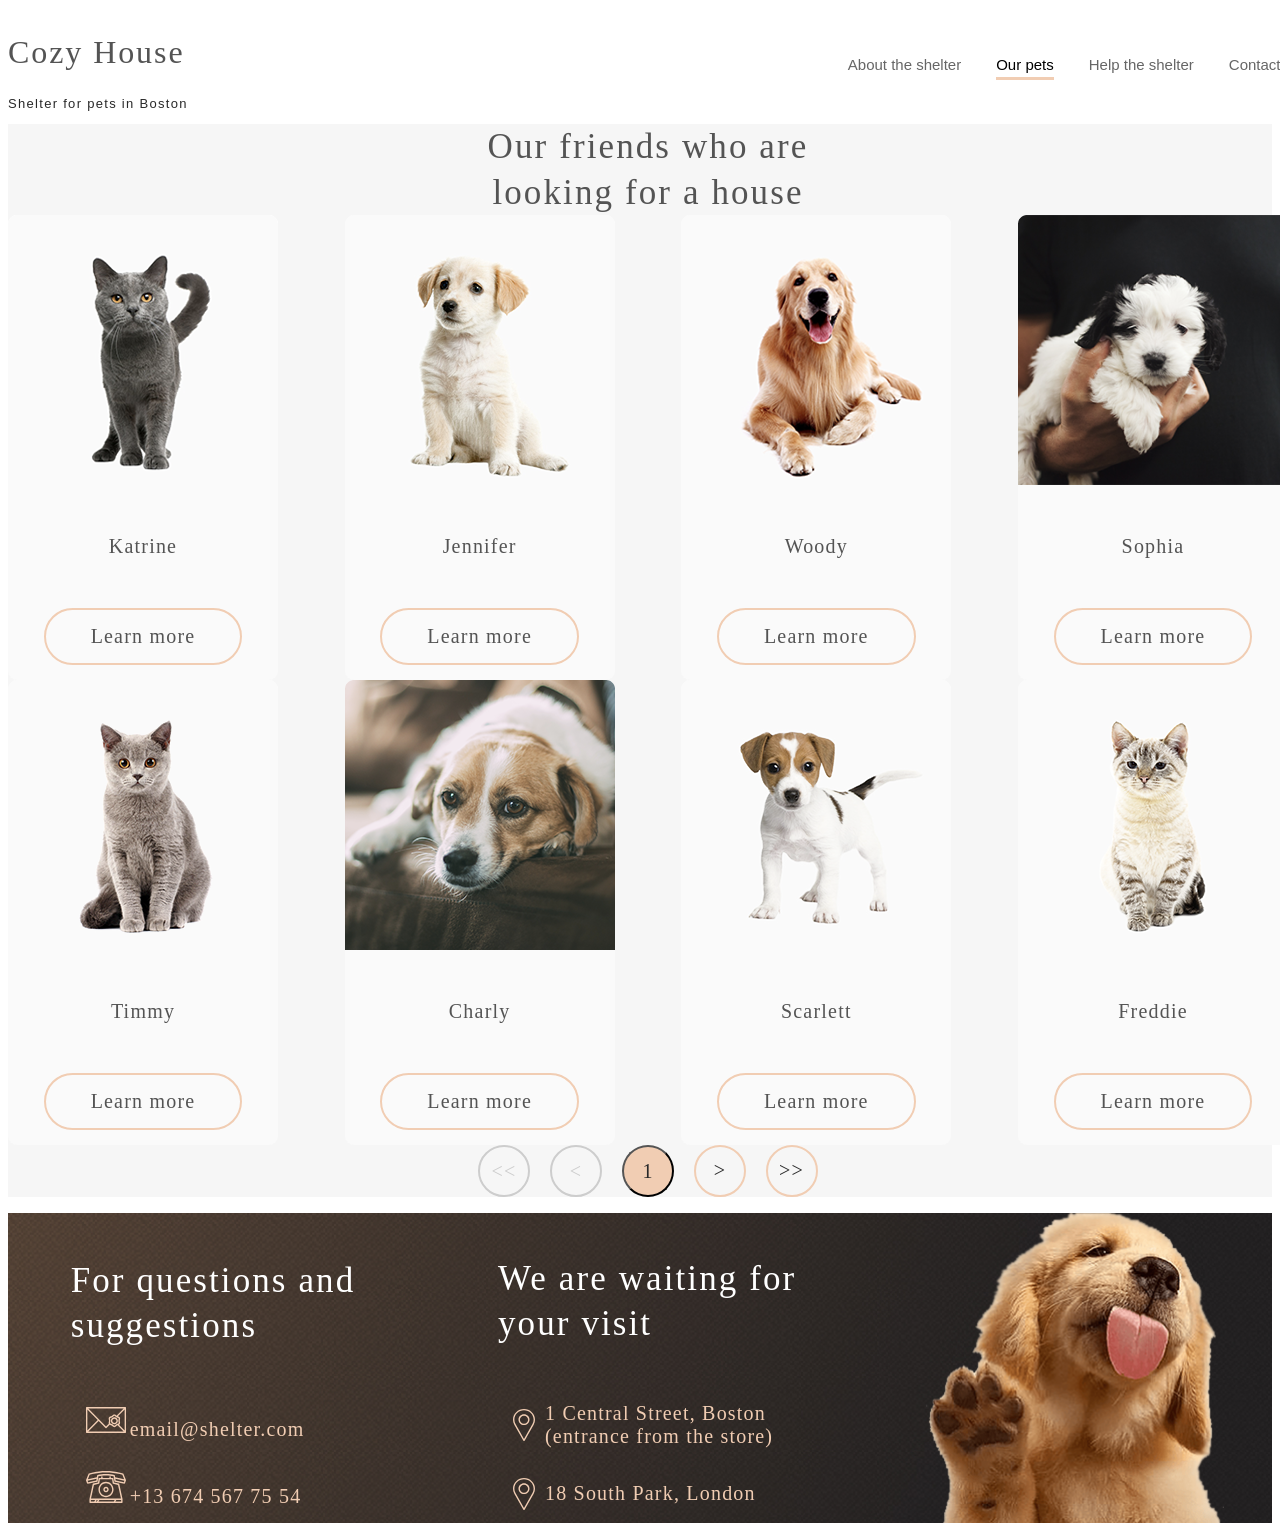
==== shelter/our-pets/index.html @ 2a45a6b6 "feat: add clickable for links" ====
<!DOCTYPE html>
<html lang="en">

<head>
    <meta charset="UTF-8">
    <meta name="viewport" content="width=device-width, initial-scale=1.0">
    <link rel="icon" href="./img/img_icons/favicon-shelter.png">
    <link rel="stylesheet" href="./css/style.css">
    <script src="./script.js"></script>
    <title>our pets</title>
</head>

<body>
    <header>
        <div class="wrapper-1">
            <div class="logo-title-subtitle">
                <a href="../main/index.html">
                    <div class="logo">
                        <h2 class="logo-title">Cozy House</h2>
                        <h3 class="logo-subtitle">Shelter for pets in Boston</h3>
                    </div>
                </a>
            </div>

            <nav>
                <ul>
                    <li><a href="../main/index.html">About the shelter</a></li>
                    <li class="our-pets"><a class="our-pets-link" href="">Our pets</a></li>
                    <li><a href="../main/index.html#helpanchor">Help the shelter</a></li>
                    <li><a href="#contactsanchor">Contacts</a></li>
                </ul>
            </nav>
        </div>
    </header>


    <main>
        <div class="wrapper-2">
            <h1 class="our-friends">Our friends who are looking for a house</h1>
            <div class="slaider">

                <div class="card">
                    <img class="pets-katrine" src="img/pets-katrine.png" alt="pets Katrine">
                    <p class="names">Katrine</p>
                    <button class="button_secondary">
                        <div class="button-text">Learn more</div>
                    </button>
                </div>

                <div class="card">
                    <img class="pets-jennifer" src="img/pets-jennifer.png" alt="pets Jennifer">
                    <p class="names">Jennifer</p>
                    <button class="button_secondary">
                        <div class="button-text">Learn more</div>
                    </button>
                </div>

                <div class="card">
                    <img class="pets-woody" src="img/pets-woody.png" alt="pets Woody">
                    <p class="names">Woody</p>
                    <button class="button_secondary">
                        <div class="button-text">Learn more</div>
                    </button>
                </div>

                <div class="card">
                    <img class="pets-sophia" src="img/pets-sophia.png" alt="pets Sophia">
                    <p class="names">Sophia</p>
                    <button class="button_secondary">
                        <div class="button-text">Learn more</div>
                    </button>
                </div>

                <div class="card">
                    <img class="pets-timmy" src="img/pets-timmy.png" alt="pets Timmy">
                    <p class="names">Timmy</p>
                    <button class="button_secondary">
                        <div class="button-text">Learn more</div>
                    </button>
                </div>

                <div class="card">
                    <img class="pets-charly" src="img/pets-charly.png" alt="pets Charly">
                    <p class="names">Charly</p>
                    <button class="button_secondary">
                        <div class="button-text">Learn more</div>
                    </button>
                </div>

                <div class="card">
                    <img class="pets-scarlett" src="img/pets-scarlet.png" alt="pets Scarlett">
                    <p class="names">Scarlett</p>
                    <button class="button_secondary">
                        <div class="button-text">Learn more</div>
                    </button>
                </div>

                <div class="card">
                    <img class="pets-freddie" src="img/pets-freddie.png" alt="pets Freddie">
                    <p class="names">Freddie</p>
                    <button class="button_secondary">
                        <div class="button-text">Learn more</div>
                    </button>
                </div>
            </div>

            <div class="button-row">
                <button class="button_paginator_inactive" disabled>
                    <p class=" button_paginator_text_inactive">&lt;&lt;</p>
                </button>

                <button class="button_paginator_inactive_two" disabled>
                    <p class=" button_paginator_text_inactive">&lt;</p>
                </button>

                <button class="button_paginator_active">
                    <p class=" button_paginator_text">1</p>
                </button>

                <button class="button_paginator_two">
                    <p class=" button_paginator_text">&gt;</p>
                </button>

                <button class="button_paginator">
                    <p class=" button_paginator_text">&gt;&gt;</p>
                </button>
            </div>
        </div>
    </main>


    <p>
        <a id="contactsanchor"></a>
    </p>
    <footer>
        <div class="wrapper-3">
            <div class="layout-3-column">
                <div class="locations">
                    <h3 class="header-contact">For questions and suggestions</h3>

                    <div class="contact-line">
                        <a href="https://mail.ru/">
                            <img src="img/img_icons/icon-email.svg" alt="icon email">
                            <span class="text">email@shelter.com</span>
                        </a>
                    </div>

                    <div class="contact-line">
                        <a  href="tel:+136745677554">
                            <img src="img/img_icons/icon-phone.svg" alt="icon phone">
                            <span class="text">+13 674 567 75 54</span>
                        </a>
                    </div>
                </div>

                <div class="contacts">
                    <h3 class="header-contact">We are waiting for your visit</h3>

                    <a href="https://www.google.ru/maps">
                        <div class="contact-line">
                            <img src="img/img_icons/icon-marker.svg" alt="icon marker">
                            <span class="text">1 Central Street, Boston (entrance from the store)</span>
                        </div>
                    </a>

                    <a href="https://www.google.ru/maps">
                        <div class="contact-line">
                            <img src="img/img_icons/icon-marker.svg" alt="icon marker">
                            <span class="text">18 South Park, London</span>
                        </div>
                    </a>
                </div>

                <div class="right">
                    <img class="footer-puppy" src="img/footer-puppy.png" alt="footer puppy">
                </div>
            </div>
        </div>
    </footer>
</body>

</html>
---- shelter/our-pets/css/style.css ----
@import "fonts.css";
@import "base.css";
@import "blocks.css";
@import "constants.css"


* {
    box-sizing: border-box;
    margin: 0 auto;
    padding: 0;
}
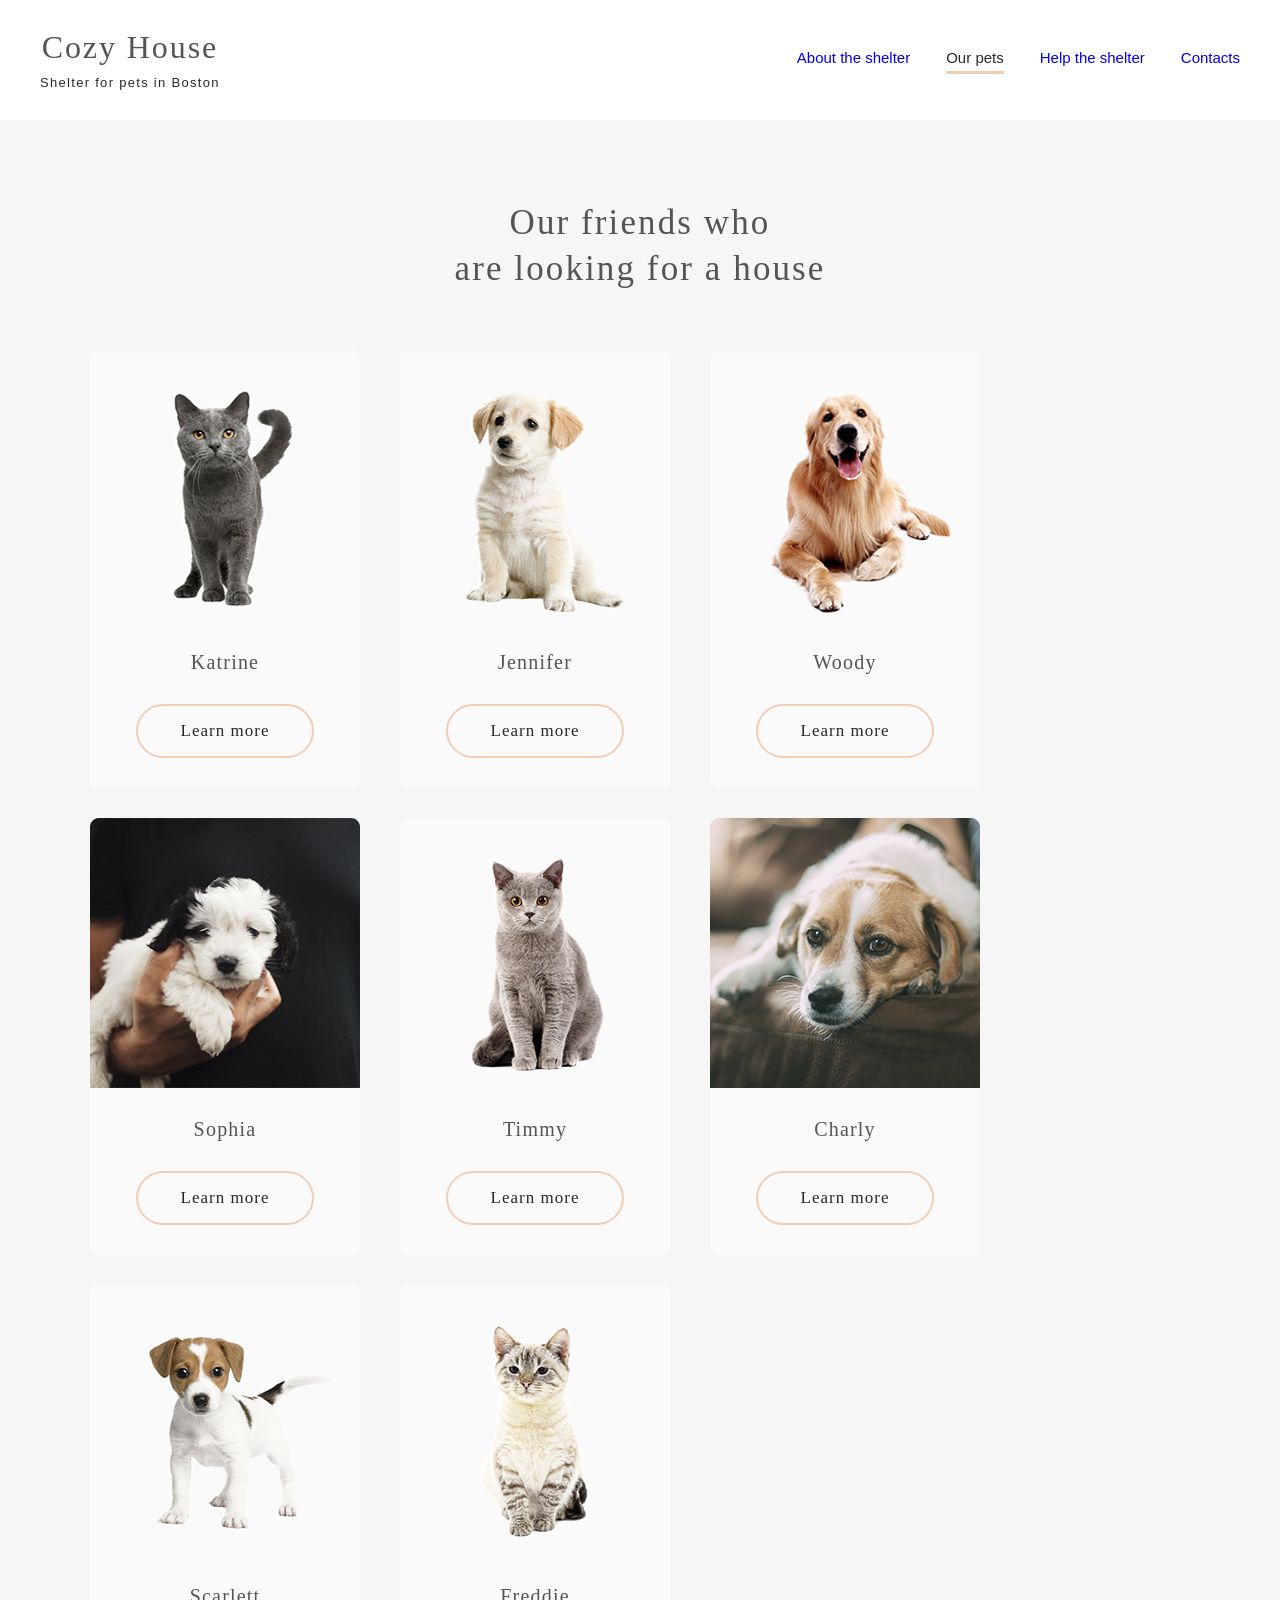
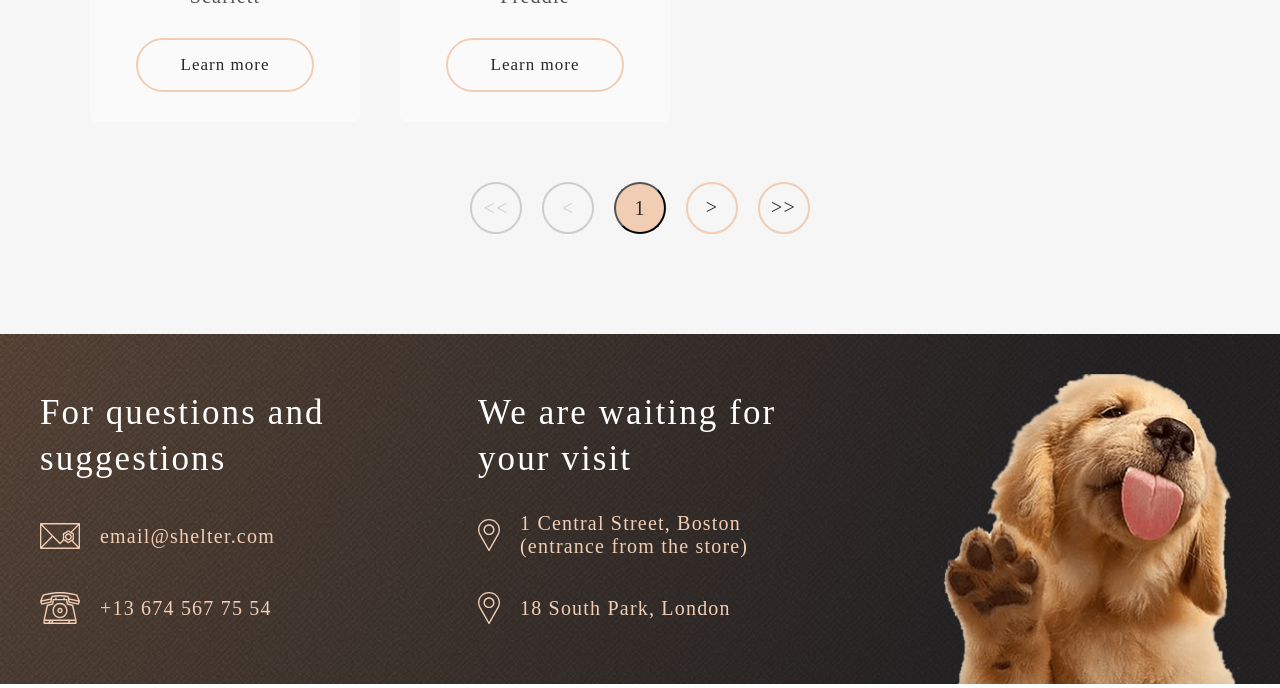
==== commit 219dcd45: "refactor: fix the page our-pets pixel perfect." ====
--- a/shelter/our-pets/index.html
+++ b/shelter/our-pets/index.html
@@ -4,7 +4,7 @@
 <head>
     <meta charset="UTF-8">
     <meta name="viewport" content="width=device-width, initial-scale=1.0">
-    <link rel="icon" href="./img/img_icons/favicon-shelter.png">
+    <link rel="icon" type="image/png" href="./img/img_icons/favicon-shelter.png">
     <link rel="stylesheet" href="./css/style.css">
     <script src="./script.js"></script>
     <title>our pets</title>
@@ -12,8 +12,8 @@
 
 <body>
     <header>
-        <div class="wrapper-1">
-            <div class="logo-title-subtitle">
+        <div class="container header-container">
+            <div class="logo">
                 <a href="../main/index.html">
                     <div class="logo">
                         <h2 class="logo-title">Cozy House</h2>
@@ -22,12 +22,23 @@
                 </a>
             </div>
 
-            <nav>
-                <ul>
-                    <li><a href="../main/index.html">About the shelter</a></li>
-                    <li class="our-pets"><a class="our-pets-link" href="">Our pets</a></li>
-                    <li><a href="../main/index.html#helpanchor">Help the shelter</a></li>
-                    <li><a href="#contactsanchor">Contacts</a></li>
+            <nav class="nav-menu">
+                <ul class="header__list">
+                    <li class="header__item">
+                        <a href="../main/index.html">About the shelter</a>
+                    </li>
+
+                    <li class="header__item">
+                        <a class="pets-link-active" href="#">Our pets</a>
+                    </li>
+
+                    <li class="header__item">
+                        <a href="../main/index.html#helpanchor">Help the shelter</a>
+                    </li>
+
+                    <li class="header__item">
+                        <a href="#contactsanchor">Contacts</a>
+                    </li>
                 </ul>
             </nav>
         </div>
@@ -35,96 +46,98 @@
 
 
     <main>
-        <div class="wrapper-2">
-            <h1 class="our-friends">Our friends who are looking for a house</h1>
-            <div class="slaider">
+        <div class="container main-container">
+            <section class="our-friends">
+                <h1 class="our-friends-heading">Our friends who <br> are looking for a house</h1>
+                <div class="slaider">
 
-                <div class="card">
-                    <img class="pets-katrine" src="img/pets-katrine.png" alt="pets Katrine">
-                    <p class="names">Katrine</p>
-                    <button class="button_secondary">
-                        <div class="button-text">Learn more</div>
+                    <div class="card">
+                        <img class="pets-katrine" src="img/pets-katrine.png" alt="pets Katrine">
+                        <p class="pets-names">Katrine</p>
+                        <button class="button_secondary">
+                            <span class="button-text">Learn more</span>
+                        </button>
+                    </div>
+
+                    <div class="card">
+                        <img class="pets-jennifer" src="img/pets-jennifer.png" alt="pets Jennifer">
+                        <p class="pets-names">Jennifer</p>
+                        <button class="button_secondary">
+                            <span class="button-text">Learn more</span>
+                        </button>
+                    </div>
+
+                    <div class="card">
+                        <img class="pets-woody" src="img/pets-woody.png" alt="pets Woody">
+                        <p class="pets-names">Woody</p>
+                        <button class="button_secondary">
+                            <span class="button-text">Learn more</span>
+                        </button>
+                    </div>
+
+                    <div class="card">
+                        <img class="pets-sophia" src="img/pets-sophia.png" alt="pets Sophia">
+                        <p class="pets-names">Sophia</p>
+                        <button class="button_secondary">
+                            <span class="button-text">Learn more</span>
+                        </button>
+                    </div>
+
+                    <div class="card">
+                        <img class="pets-timmy" src="img/pets-timmy.png" alt="pets Timmy">
+                        <p class="pets-names">Timmy</p>
+                        <button class="button_secondary">
+                            <span class="button-text">Learn more</span>
+                        </button>
+                    </div>
+
+                    <div class="card">
+                        <img class="pets-charly" src="img/pets-charly.png" alt="pets Charly">
+                        <p class="pets-names">Charly</p>
+                        <button class="button_secondary">
+                            <span class="button-text">Learn more</span>
+                        </button>
+                    </div>
+
+                    <div class="card">
+                        <img class="pets-scarlett" src="img/pets-scarlet.png" alt="pets Scarlett">
+                        <p class="pets-names">Scarlett</p>
+                        <button class="button_secondary">
+                            <span class="button-text">Learn more</span>
+                        </button>
+                    </div>
+
+                    <div class="card">
+                        <img class="pets-freddie" src="img/pets-freddie.png" alt="pets Freddie">
+                        <p class="pets-names">Freddie</p>
+                        <button class="button_secondary">
+                            <span class="button-text">Learn more</span>
+                        </button>
+                    </div>
+                </div>
+
+                <div class="button-row">
+                    <button class="button_paginator_inactive" disabled>
+                        <span class="button_paginator_text_inactive">&lt;&lt;</span>
+                    </button>
+
+                    <button class="button_paginator_inactive_two" disabled>
+                        <span class="button_paginator_text_inactive">&lt;</span>
+                    </button>
+
+                    <button class="button_paginator_active">
+                        <span class="button_paginator_text">1</span>
+                    </button>
+
+                    <button class="button_paginator_two">
+                        <span class="button_paginator_text">&gt;</span>
+                    </button>
+
+                    <button class="button_paginator">
+                        <span class="button_paginator_text">&gt;&gt;</span>
                     </button>
                 </div>
-
-                <div class="card">
-                    <img class="pets-jennifer" src="img/pets-jennifer.png" alt="pets Jennifer">
-                    <p class="names">Jennifer</p>
-                    <button class="button_secondary">
-                        <div class="button-text">Learn more</div>
-                    </button>
-                </div>
-
-                <div class="card">
-                    <img class="pets-woody" src="img/pets-woody.png" alt="pets Woody">
-                    <p class="names">Woody</p>
-                    <button class="button_secondary">
-                        <div class="button-text">Learn more</div>
-                    </button>
-                </div>
-
-                <div class="card">
-                    <img class="pets-sophia" src="img/pets-sophia.png" alt="pets Sophia">
-                    <p class="names">Sophia</p>
-                    <button class="button_secondary">
-                        <div class="button-text">Learn more</div>
-                    </button>
-                </div>
-
-                <div class="card">
-                    <img class="pets-timmy" src="img/pets-timmy.png" alt="pets Timmy">
-                    <p class="names">Timmy</p>
-                    <button class="button_secondary">
-                        <div class="button-text">Learn more</div>
-                    </button>
-                </div>
-
-                <div class="card">
-                    <img class="pets-charly" src="img/pets-charly.png" alt="pets Charly">
-                    <p class="names">Charly</p>
-                    <button class="button_secondary">
-                        <div class="button-text">Learn more</div>
-                    </button>
-                </div>
-
-                <div class="card">
-                    <img class="pets-scarlett" src="img/pets-scarlet.png" alt="pets Scarlett">
-                    <p class="names">Scarlett</p>
-                    <button class="button_secondary">
-                        <div class="button-text">Learn more</div>
-                    </button>
-                </div>
-
-                <div class="card">
-                    <img class="pets-freddie" src="img/pets-freddie.png" alt="pets Freddie">
-                    <p class="names">Freddie</p>
-                    <button class="button_secondary">
-                        <div class="button-text">Learn more</div>
-                    </button>
-                </div>
-            </div>
-
-            <div class="button-row">
-                <button class="button_paginator_inactive" disabled>
-                    <p class=" button_paginator_text_inactive">&lt;&lt;</p>
-                </button>
-
-                <button class="button_paginator_inactive_two" disabled>
-                    <p class=" button_paginator_text_inactive">&lt;</p>
-                </button>
-
-                <button class="button_paginator_active">
-                    <p class=" button_paginator_text">1</p>
-                </button>
-
-                <button class="button_paginator_two">
-                    <p class=" button_paginator_text">&gt;</p>
-                </button>
-
-                <button class="button_paginator">
-                    <p class=" button_paginator_text">&gt;&gt;</p>
-                </button>
-            </div>
+            </section>
         </div>
     </main>
 
@@ -133,47 +146,42 @@
         <a id="contactsanchor"></a>
     </p>
     <footer>
-        <div class="wrapper-3">
-            <div class="layout-3-column">
-                <div class="locations">
-                    <h3 class="header-contact">For questions and suggestions</h3>
+        <div class="container footer-container">
+            <div class="footer-contacts">
+                <h3 class="footer-headings">For questions and suggestions</h3>
 
-                    <div class="contact-line">
-                        <a href="https://mail.ru/">
-                            <img src="img/img_icons/icon-email.svg" alt="icon email">
-                            <span class="text">email@shelter.com</span>
-                        </a>
-                    </div>
+                <div class="contact-column-one">
+                    <a class="contact-line" href="https://mail.ru/">
+                        <img src="img/img_icons/icon-email.svg" alt="icon email">
+                        <span class="text">email@shelter.com</span>
+                    </a>
+                    <a class="contact-line" href="tel:+136745677554">
+                        <img src="img/img_icons/icon-phone.svg" alt="icon phone">
+                        <span class="text">+13 674 567 75 54</span>
+                    </a>
+                </div>
+            </div>
 
-                    <div class="contact-line">
-                        <a  href="tel:+136745677554">
-                            <img src="img/img_icons/icon-phone.svg" alt="icon phone">
-                            <span class="text">+13 674 567 75 54</span>
-                        </a>
-                    </div>
-                </div>
 
-                <div class="contacts">
-                    <h3 class="header-contact">We are waiting for your visit</h3>
+            <div class="footer-locations">
+                <h3 class="footer-headings">We are waiting for your visit</h3>
 
-                    <a href="https://www.google.ru/maps">
-                        <div class="contact-line">
+                <div class="contact-column-two">
+                        <a class="contact-line" href="https://www.google.ru/maps">
                             <img src="img/img_icons/icon-marker.svg" alt="icon marker">
                             <span class="text">1 Central Street, Boston (entrance from the store)</span>
-                        </div>
-                    </a>
+                        </a>
 
-                    <a href="https://www.google.ru/maps">
-                        <div class="contact-line">
+
+                        <a class="contact-line" href="https://www.google.ru/maps">
                             <img src="img/img_icons/icon-marker.svg" alt="icon marker">
                             <span class="text">18 South Park, London</span>
-                        </div>
-                    </a>
+                        </a>
                 </div>
+            </div>
 
-                <div class="right">
-                    <img class="footer-puppy" src="img/footer-puppy.png" alt="footer puppy">
-                </div>
+            <div class="footer-img">
+                <img class="footer-puppy" src="img/footer-puppy.png" alt="footer puppy">
             </div>
         </div>
     </footer>
--- a/shelter/our-pets/css/style.css
+++ b/shelter/our-pets/css/style.css
@@ -2,10 +2,3 @@
 @import "base.css";
 @import "blocks.css";
 @import "constants.css"
-
-
-* {
-    box-sizing: border-box;
-    margin: 0 auto;
-    padding: 0;
-}
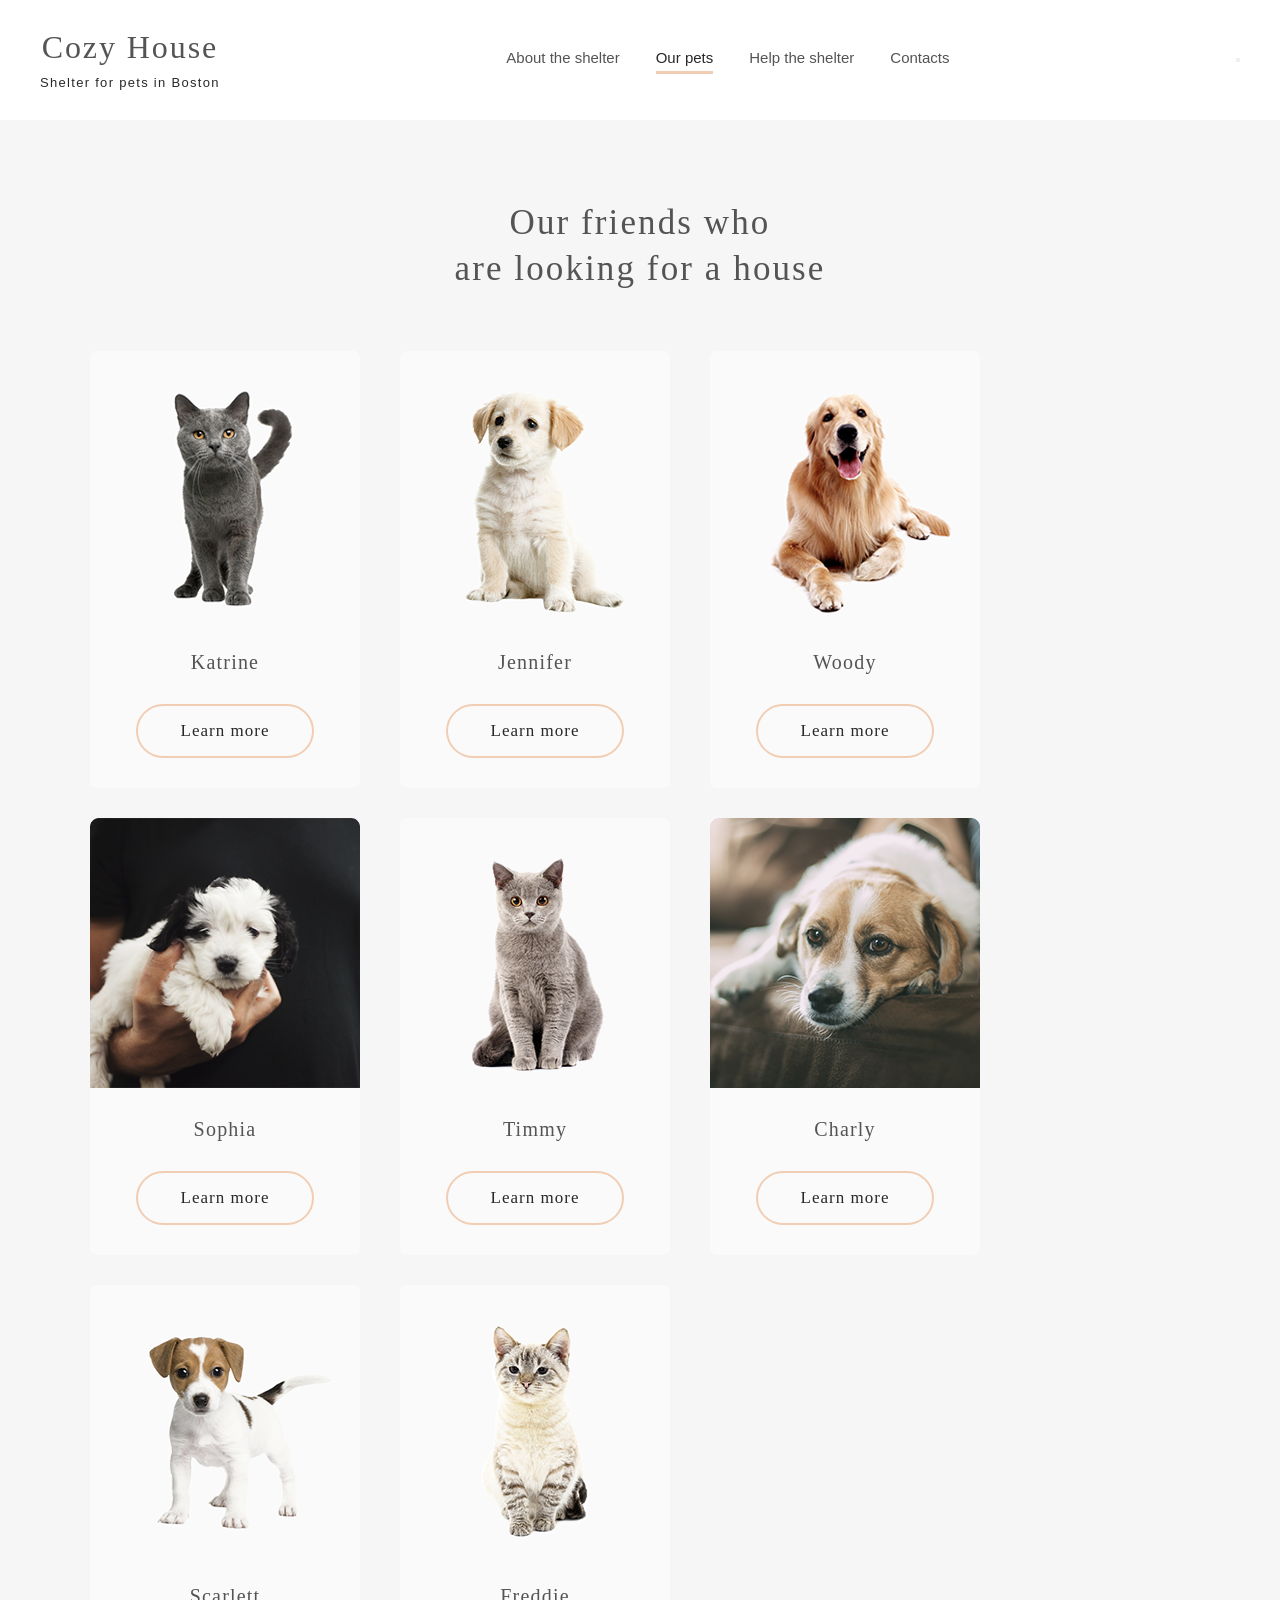
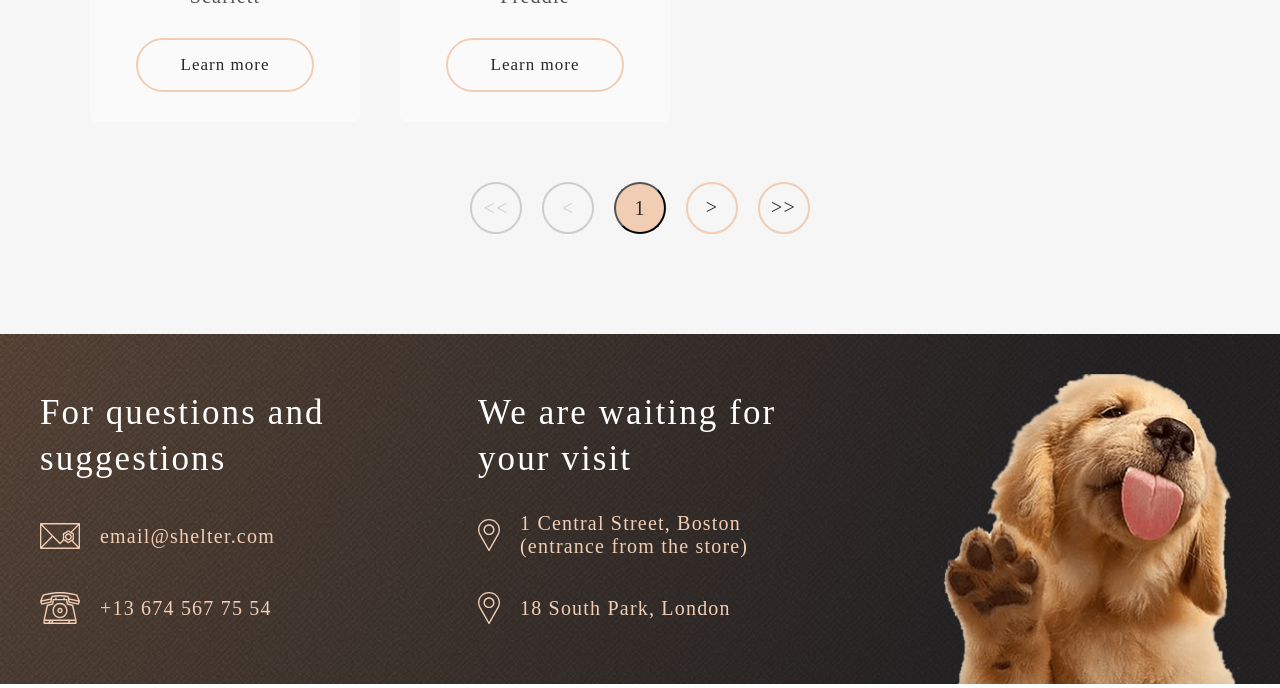
==== commit 3e619726: "refactor: page correction for pixel perfect" ====
--- a/shelter/our-pets/index.html
+++ b/shelter/our-pets/index.html
@@ -13,14 +13,10 @@
 <body>
     <header>
         <div class="container header-container">
-            <div class="logo">
-                <a href="../main/index.html">
-                    <div class="logo">
-                        <h2 class="logo-title">Cozy House</h2>
-                        <h3 class="logo-subtitle">Shelter for pets in Boston</h3>
-                    </div>
-                </a>
-            </div>
+            <a class="logo" href="../main/index.html">
+                <h2 class="logo-title">Cozy House</h2>
+                <h3 class="logo-subtitle">Shelter for pets in Boston</h3>
+            </a>
 
             <nav class="nav-menu">
                 <ul class="header__list">
@@ -41,6 +37,13 @@
                     </li>
                 </ul>
             </nav>
+
+            <button class="burger-button">
+                <span class="burger-line"></span>
+                <span class="burger-line"></span>
+                <span class="burger-line"></span>
+            </button>
+            
         </div>
     </header>
 
@@ -167,16 +170,16 @@
                 <h3 class="footer-headings">We are waiting for your visit</h3>
 
                 <div class="contact-column-two">
-                        <a class="contact-line" href="https://www.google.ru/maps">
-                            <img src="img/img_icons/icon-marker.svg" alt="icon marker">
-                            <span class="text">1 Central Street, Boston (entrance from the store)</span>
-                        </a>
+                    <a class="contact-line" href="https://www.google.ru/maps">
+                        <img src="img/img_icons/icon-marker.svg" alt="icon marker">
+                        <span class="text">1 Central Street, Boston (entrance from the store)</span>
+                    </a>
 
 
-                        <a class="contact-line" href="https://www.google.ru/maps">
-                            <img src="img/img_icons/icon-marker.svg" alt="icon marker">
-                            <span class="text">18 South Park, London</span>
-                        </a>
+                    <a class="contact-line" href="https://www.google.ru/maps">
+                        <img src="img/img_icons/icon-marker.svg" alt="icon marker">
+                        <span class="text">18 South Park, London</span>
+                    </a>
                 </div>
             </div>
 
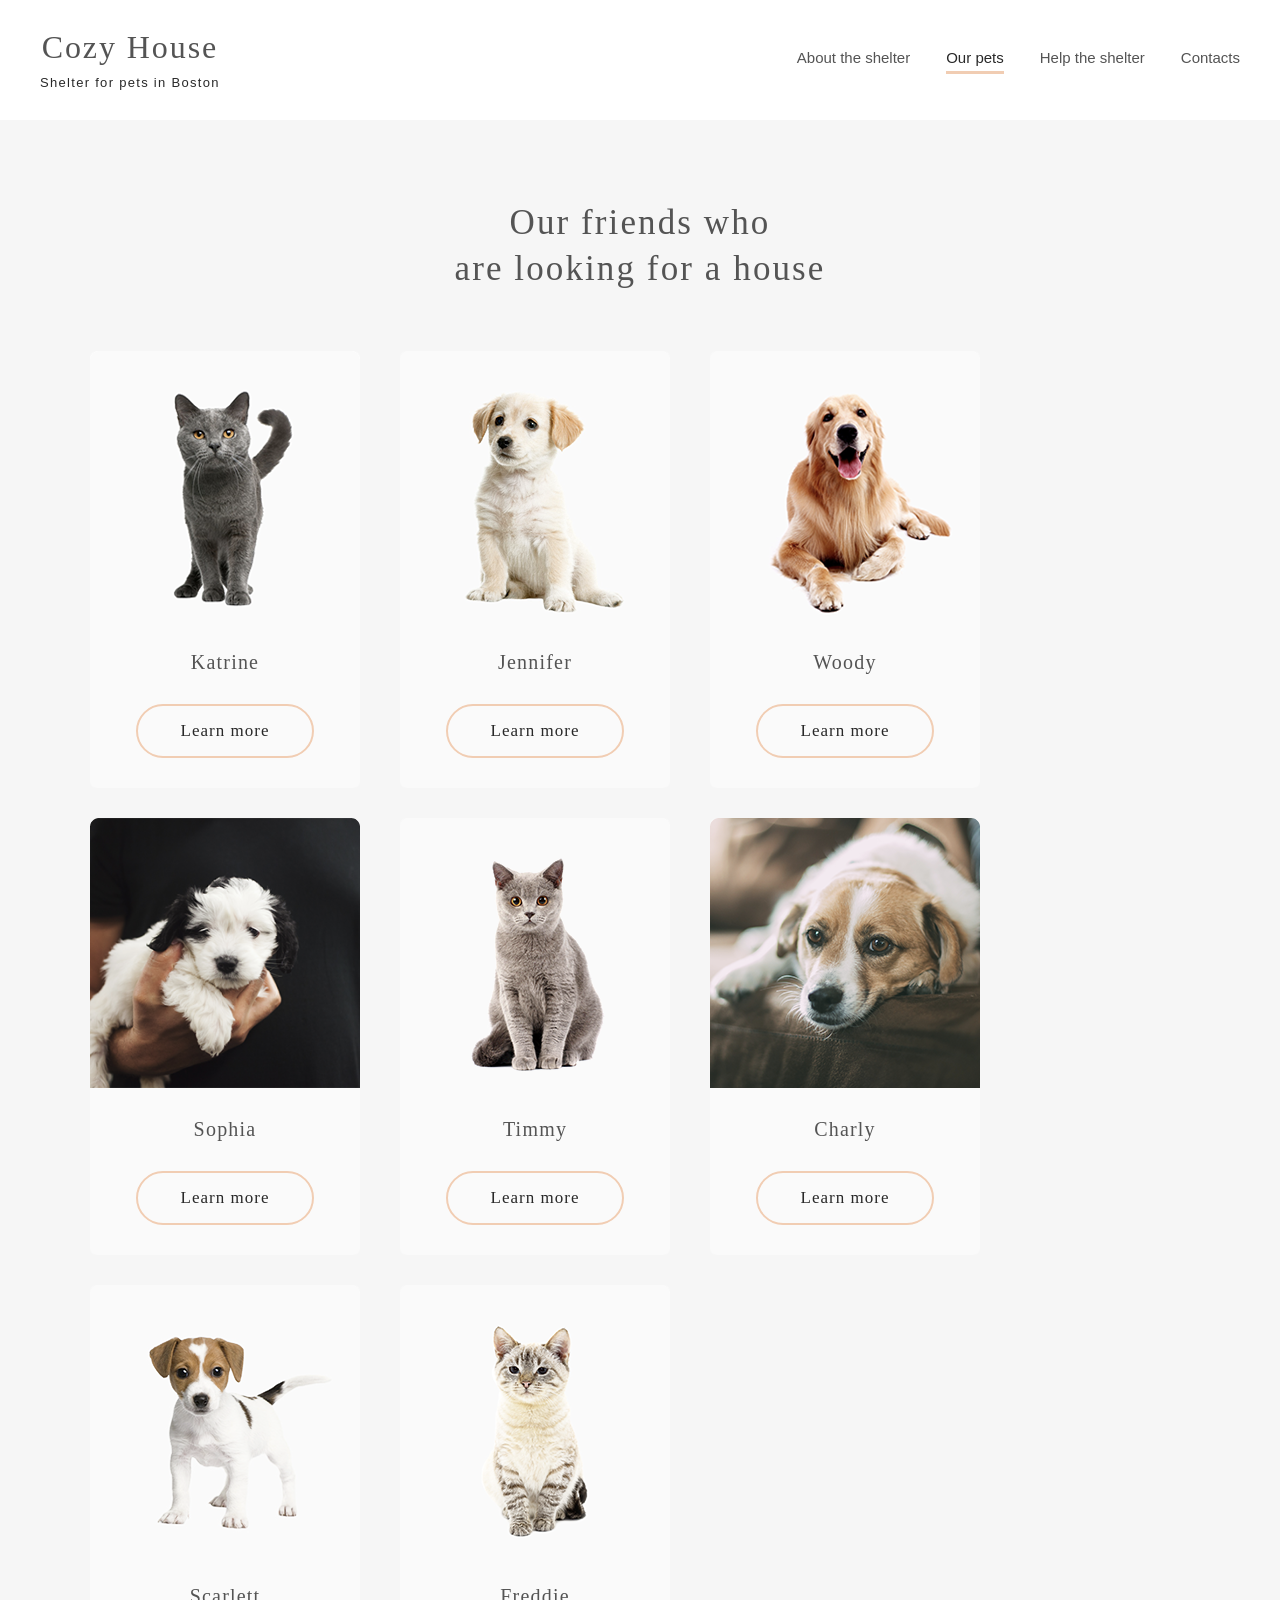
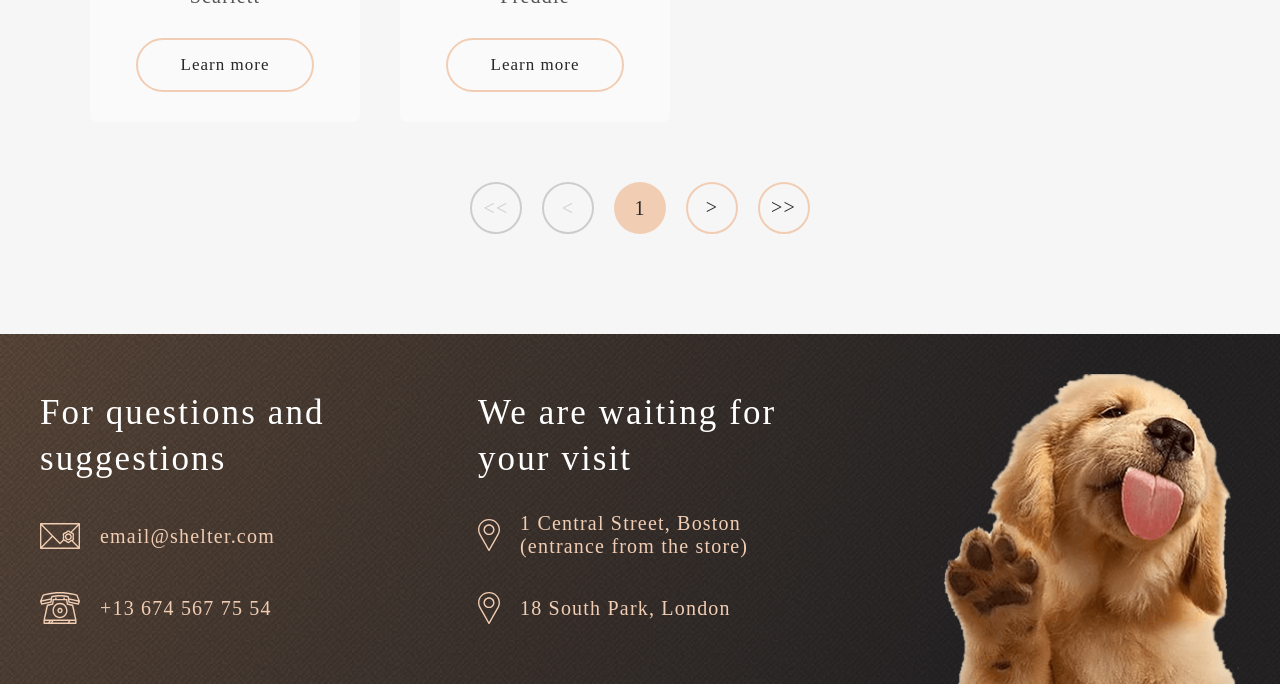
==== commit b615c4b6: "fix: fix burger-menu" ====
--- a/shelter/our-pets/index.html
+++ b/shelter/our-pets/index.html
@@ -38,12 +38,12 @@
                 </ul>
             </nav>
 
-            <button class="burger-button">
+            <button class="burger-menu">
                 <span class="burger-line"></span>
                 <span class="burger-line"></span>
                 <span class="burger-line"></span>
             </button>
-            
+
         </div>
     </header>
 
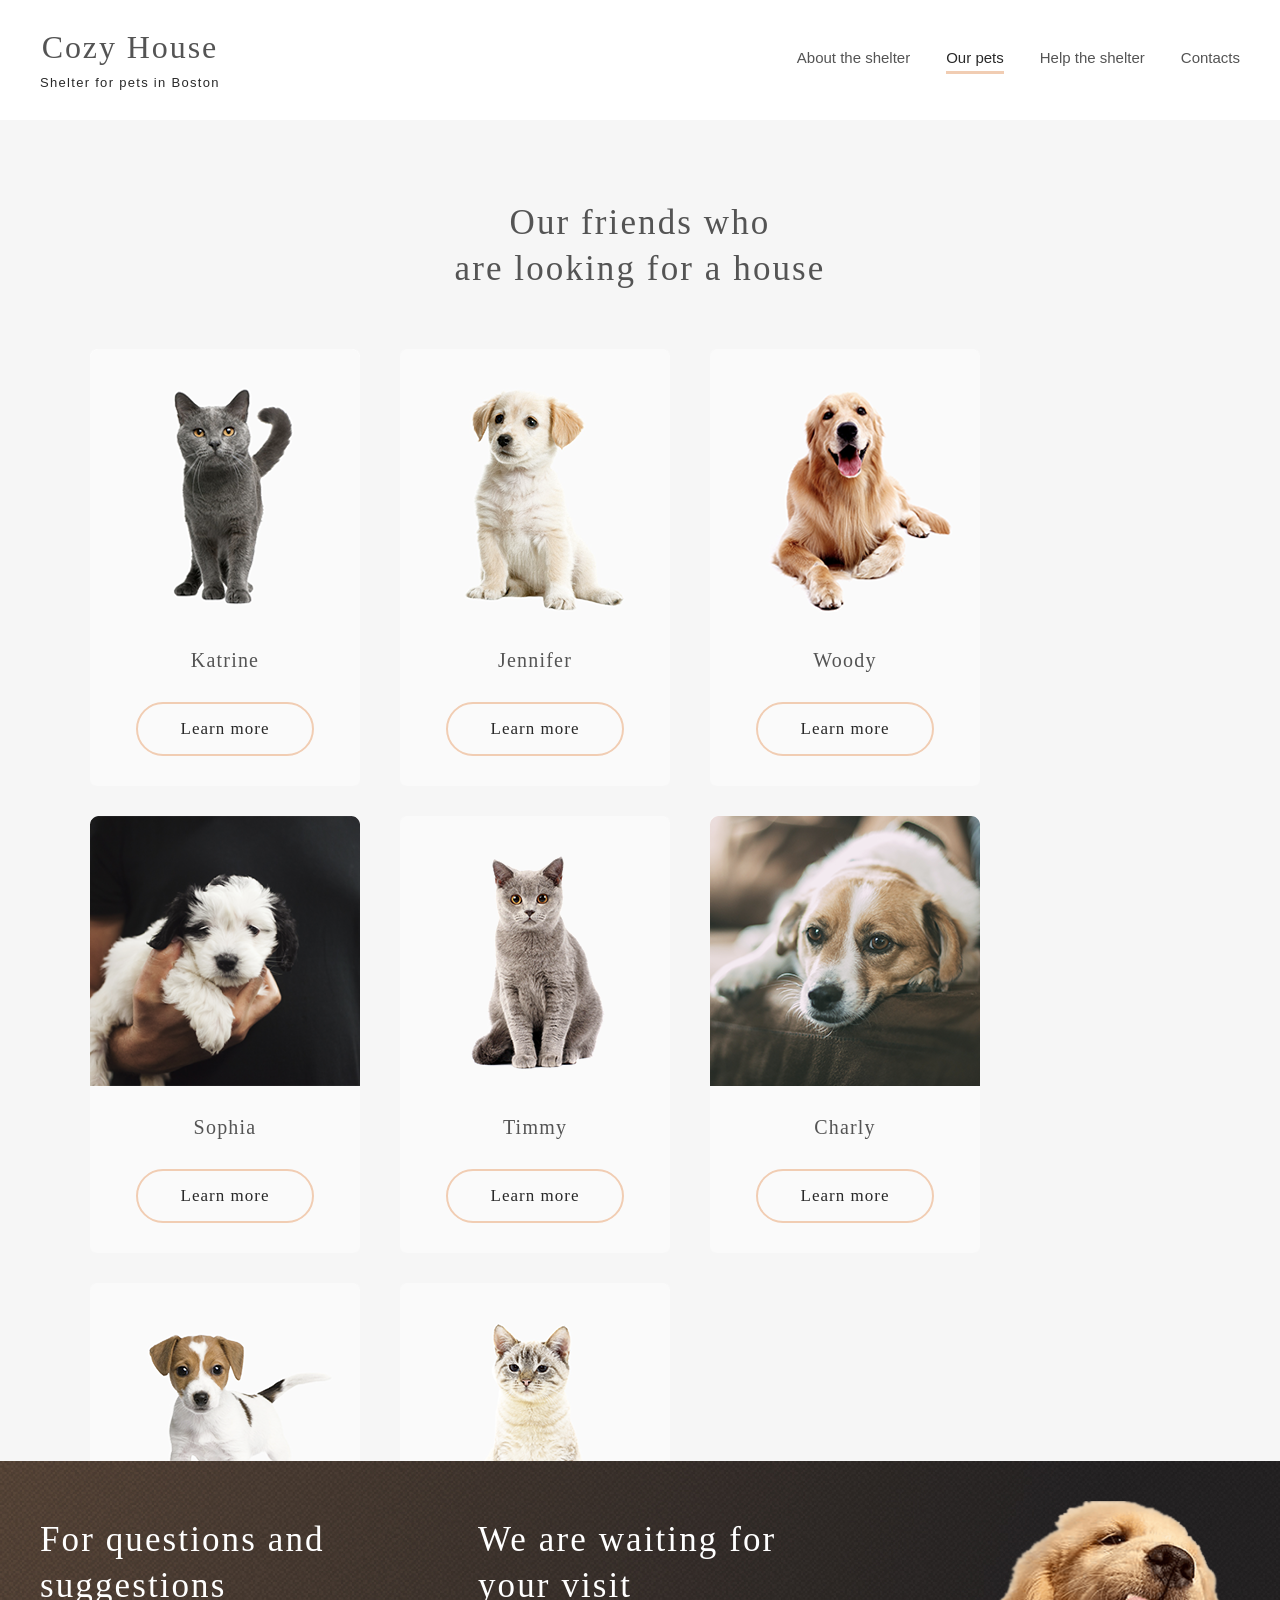
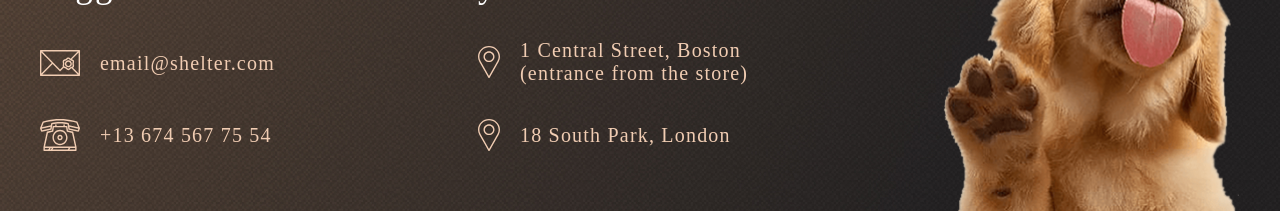
==== commit de32b765: "feat: add adaptive menu" ====
--- a/shelter/our-pets/index.html
+++ b/shelter/our-pets/index.html
@@ -6,11 +6,10 @@
     <meta name="viewport" content="width=device-width, initial-scale=1.0">
     <link rel="icon" type="image/png" href="./img/img_icons/favicon-shelter.png">
     <link rel="stylesheet" href="./css/style.css">
-    <script src="./script.js"></script>
     <title>our pets</title>
 </head>
 
-<body>
+<body class="_lock">
     <header>
         <div class="container header-container">
             <a class="logo" href="../main/index.html">
@@ -39,8 +38,6 @@
             </nav>
 
             <button class="burger-menu">
-                <span class="burger-line"></span>
-                <span class="burger-line"></span>
                 <span class="burger-line"></span>
             </button>
 
@@ -188,6 +185,7 @@
             </div>
         </div>
     </footer>
+    <script src="./script.js"></script>
 </body>
 
 </html>
